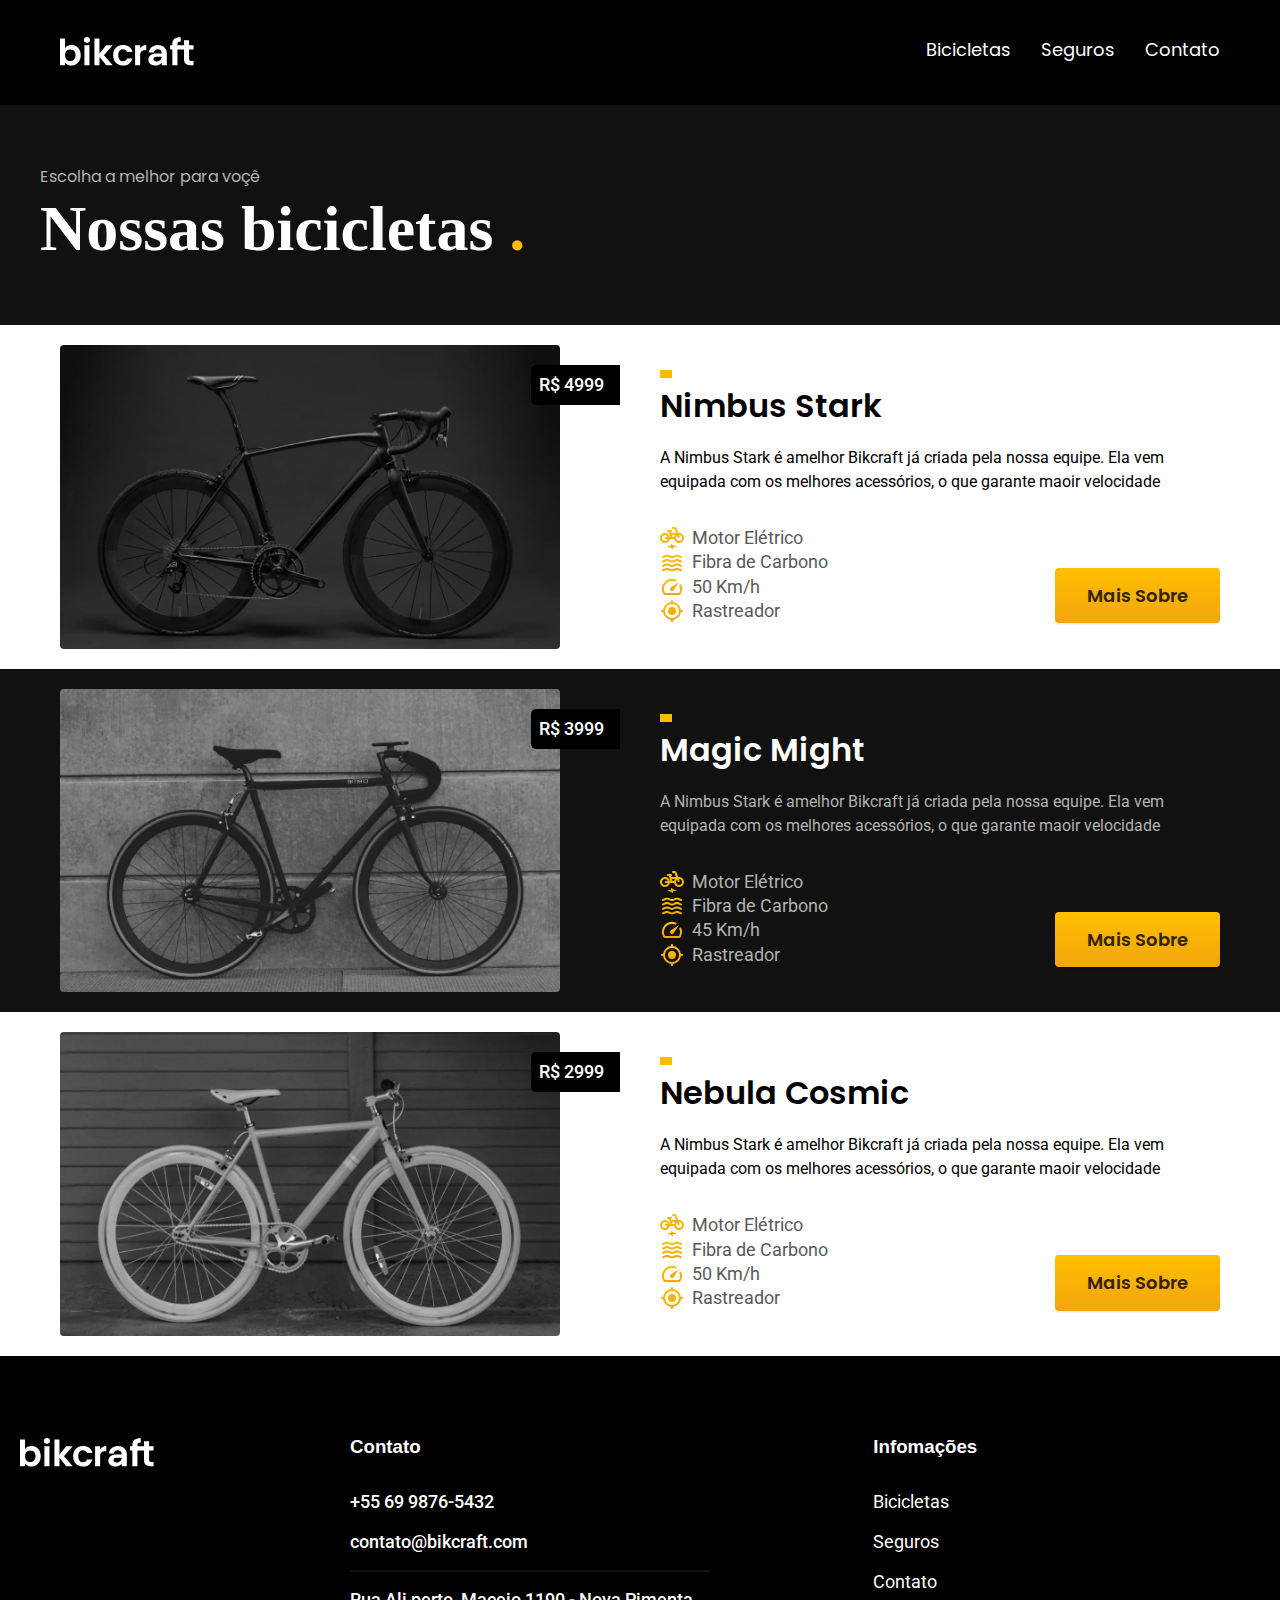
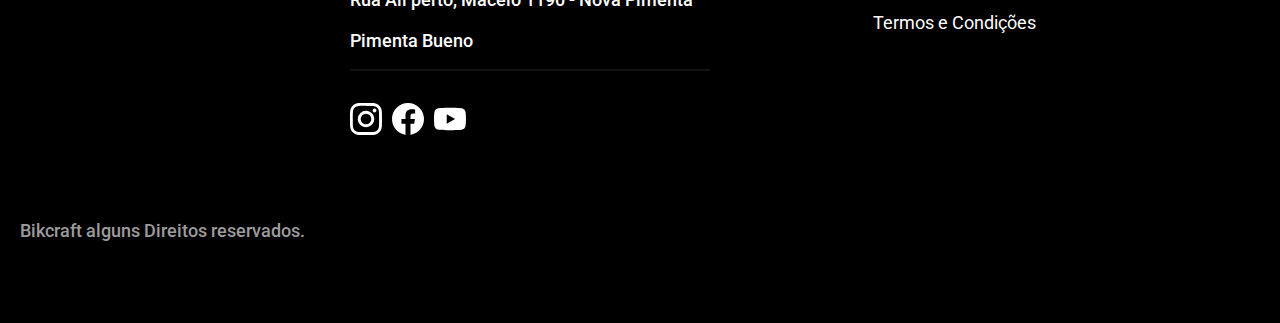
==== bicicletas.html @ cffd657f "bicicletas" ====
<!DOCTYPE html>
<html lang="pt-br">

<head>
  <meta charset="UTF-8">
  <meta http-equiv="X-UA-Compatible" content="IE=edge">
  <meta name="viewport" content="width=device-width, initial-scale=1.0">
  <title>Bicicletas</title>
  <link rel="shortcut icon" href="favicon.svg" type="svg">
  <link rel="stylesheet" href="./css/style.css">
  <link rel="preconnect" href="https://fonts.googleapis.com">
  <link rel="preconnect" href="https://fonts.gstatic.com" crossorigin>
  <link href="https://fonts.googleapis.com/css2?family=Poppins:wght@400;600&family=Roboto:wght@400;500&display=swap" rel="stylesheet">
  <meta name="description" content="Bicicletas elétricas de alta precisão e qualidade,  feitas sob medida para o cliente. Explore o mundo na sua velocidade com a Bikcraft.">
</head>

<body id="bicicletas">
  <header class="header-bg">
    <div class="header">
      <a href="./">
        <img src="./img/bikcraft.svg" alt="Bikcraft">
      </a><!--header-->
      <!---------------------------------------------------------------------->
      <nav aria-label="primaria"><!--serve para indicar a pessoas cegas que ira ultilizar leitor de tela-->

        <ul class="header-menu">
          <li><a href="#">Bicicletas</a></li>
          <li><a href="./seguros.html">Seguros</a></li>
          <li><a href="./contato.html">Contato</a></li>
        </ul><!--header menu-->
      </nav>
    </div>
    <section>
      <h2></h2>
    </section>

  </header>
  <!------------------------------------------------------------------->

  <main>
    <div class="titulo-bg">
      <div class="titulo-conteiner font-2-s cor11">

        <p class="font-2-l-b cor5">Escolha a melhor para voçê</p>
        <h1 class="font-1xxl cor0">Nossas bicicletas <span class="cor-p1">.</span></h1>
      </div>
    </div>

    <div>
      <div class="bicicletas-conteiner">
        <div class="bicicletas-imagem">
          <img src="./img/bicicletas/nimbus.jpg" alt="bicileta preta">
          <span class="font-2-m cor0">R$ 4999</span>
        </div>
        <div class="bicicletas-conteudo">
          <h2 class="font-1-xl">Nimbus Stark</h2>
          <p class="font-2-s cor">A Nimbus Stark é amelhor Bikcraft já criada pela nossa equipe. Ela vem equipada com os melhores acessórios, o que garante maoir velocidade</p>
          <ul class="font-1-m cor8">
            <li><img src="./img/icones/eletrica.svg" alt="">
              Motor Elétrico
            </li>
            <li><img src="./img/icones/carbono.svg" alt="">
              Fibra de Carbono
            </li>
            <li><img src="./img/icones/velocidade.svg" alt="">
              50 Km/h
            </li>
            <li><img src="./img/icones/rastreador.svg" alt="">
              Rastreador
            </li>
          </ul>
          <a class="botao" href="./bicicletas/nimbus.html">Mais Sobre</a>
        </div>

      </div>
    </div>
    <div class="bicicleta-bg">
      <div class="bicicletas-conteiner">
        <div class="bicicletas-imagem">
          <img src="./img/bicicletas/magic.jpg" alt="bicileta preta">
          <span class="font-2-m  cor0">R$ 3999</span>
        </div>
        <div class="bicicletas-conteudo">
          <h2 class="font-1-xl cor0">Magic Might</h2>
          <p class="font-2-s cor5">A Nimbus Stark é amelhor Bikcraft já criada pela nossa equipe. Ela vem equipada com os melhores acessórios, o que garante maoir velocidade</p>
          <ul class="font-1-m cor5">
            <li><img src="./img/icones/eletrica.svg" alt="">
              Motor Elétrico
            </li>
            <li><img src="./img/icones/carbono.svg" alt="">
              Fibra de Carbono
            </li>
            <li><img src="./img/icones/velocidade.svg" alt="">
              45 Km/h
            </li>
            <li><img src="./img/icones/rastreador.svg" alt="">
              Rastreador
            </li>
          </ul>
          <a class="botao" href="./bicicletas/magic.html">Mais Sobre</a>
        </div>

      </div>
    </div>
    <div>
      <div class="bicicletas-conteiner">
        <div class="bicicletas-imagem">
          <img src="./img/bicicletas/nebula.jpg" alt="bicileta preta">
          <span class="font-2-m cor0">R$ 2999</span>
        </div>

        <div class="bicicletas-conteudo">
          <h2 class="font-1-xl">Nebula Cosmic</h2>
          <p class="font-2-s cor">A Nimbus Stark é amelhor Bikcraft já criada pela nossa equipe. Ela vem equipada com os melhores acessórios, o que garante maoir velocidade</p>
          <ul class="font-1-m cor8">
            <li><img src="./img/icones/eletrica.svg" alt="">
              Motor Elétrico
            </li>
            <li><img src="./img/icones/carbono.svg" alt="">
              Fibra de Carbono
            </li>
            <li><img src="./img/icones/velocidade.svg" alt="">
              50 Km/h
            </li>
            <li><img src="./img/icones/rastreador.svg" alt="">
              Rastreador
            </li>
          </ul>
          <a class="botao" href="./bicicletas/nebula.html">Mais Sobre</a>
        </div>

      </div>
    </div>


  </main>




  <!------------------------------------------FOOTER-------------------->
  <footer class="footer-bg">
    <div class="footer">
      <div class="footer-img">
        <img src="./img/bikcraft.svg" alt="Bikcraft">
      </div>


      <div class="footer-contato">
        <h3 class="font-2-l-b cor0">Contato</h3>
        <ul class="font-2-m cor0">
          <li><a href="tel:+556998765432">+55 69 9876-5432</a></li>
          <li><a href="mailto:contato@bikcraft.com">contato@bikcraft.com</a></li>
          <li>Rua Ali perto, Maceio 1190 - Nova Pimenta</li>
          <li>Pimenta Bueno</li>
        </ul>
        <div class="footer-redes">
          <a href="./">
            <img src="./img/redes/instagram.svg" alt="Instagram">
          </a>
          <a href="./">
            <img src="./img/redes/facebook.svg" alt="facebook">
          </a>
          <a href="./">
            <img src="./img/redes/youtube.svg" alt="Youtube">
          </a>
        </div>

      </div>
      <div class="footer-informacoes">
        <h3 class="font-2-l-b cor0">Infomações</h3>
        <nav>
          <ul class="font-1-m cor5">
            <ul>
              <li><a href="./bicicletas/.html">Bicicletas</a></li>
              <li><a href="./seguros.html">Seguros</a></li>
              <li><a href="./contato.html">Contato</a></li>
              <li><a href="./termos.html">Termos e Condições</a></li>
            </ul>
          </ul>
        </nav>
      </div>
      <p class="footer-copy font-2-m cor6">Bikcraft alguns Direitos reservados.</p>
    </div>
  </footer>


  </article>

</body>

</html>
---- css/style.css ----
@import url("https://fonts.googleapis.com/css2?family=Merriweather:ital,wght@1,900&display=swap");

@import "../global/global.css";
@import "../global/header.css";
@import "../utilidades/cores.css";

@import "../global/header.css";
@import "../global/footer.css";

/*Utilidades*/
@import "../utilidades/componentes.css";
@import "../utilidades/tipografia.css";

/* Home*/
@import "../home/introducao.css";
@import "../home/tecnologia.css";
@import "../home/parceiros.css";

/*Bicicletas*/
@import "../bicicletas/bicicletas-lista.css";
@import "../bicicletas/bicicletas.css";

/*depoimentos*/
@import "../home/depoimento.css";

/*seguros*/
@import "../seguros/seguros.css";

/*Termos*/
@import "../termos/termos.css";
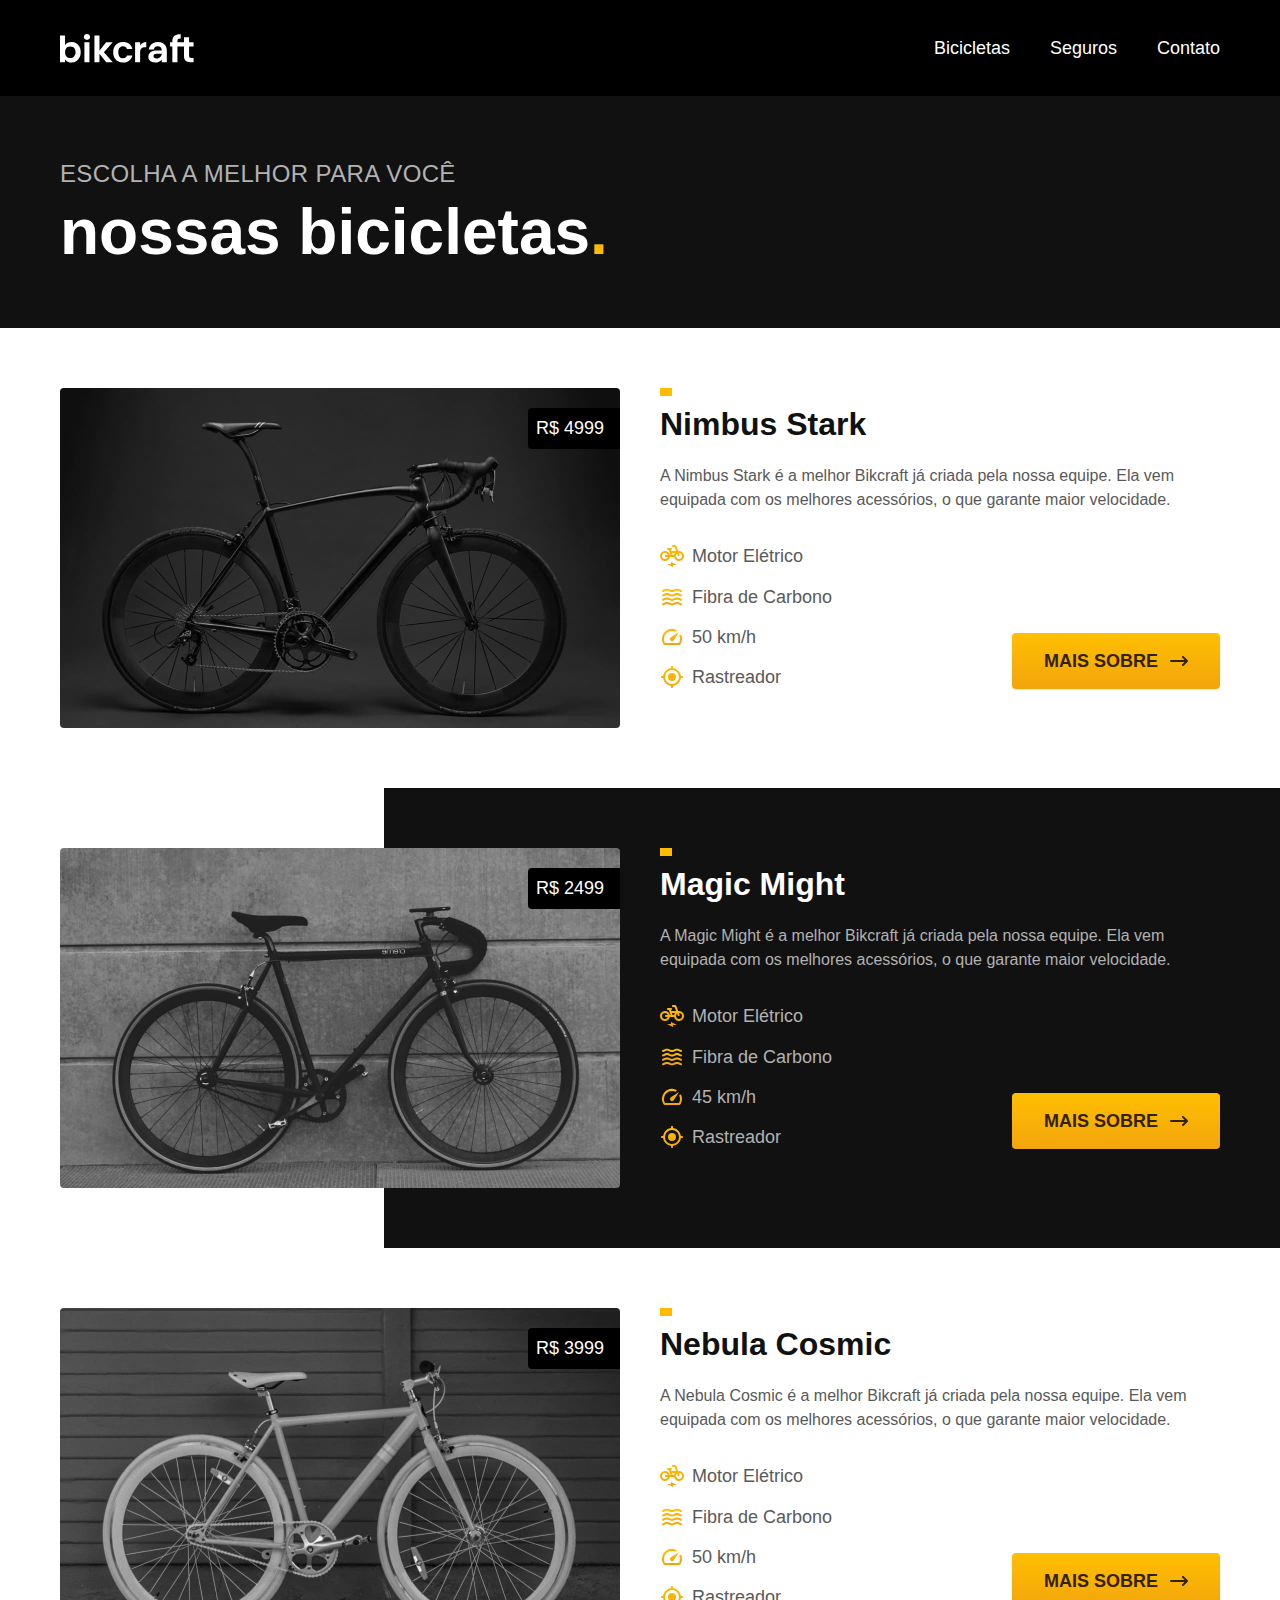
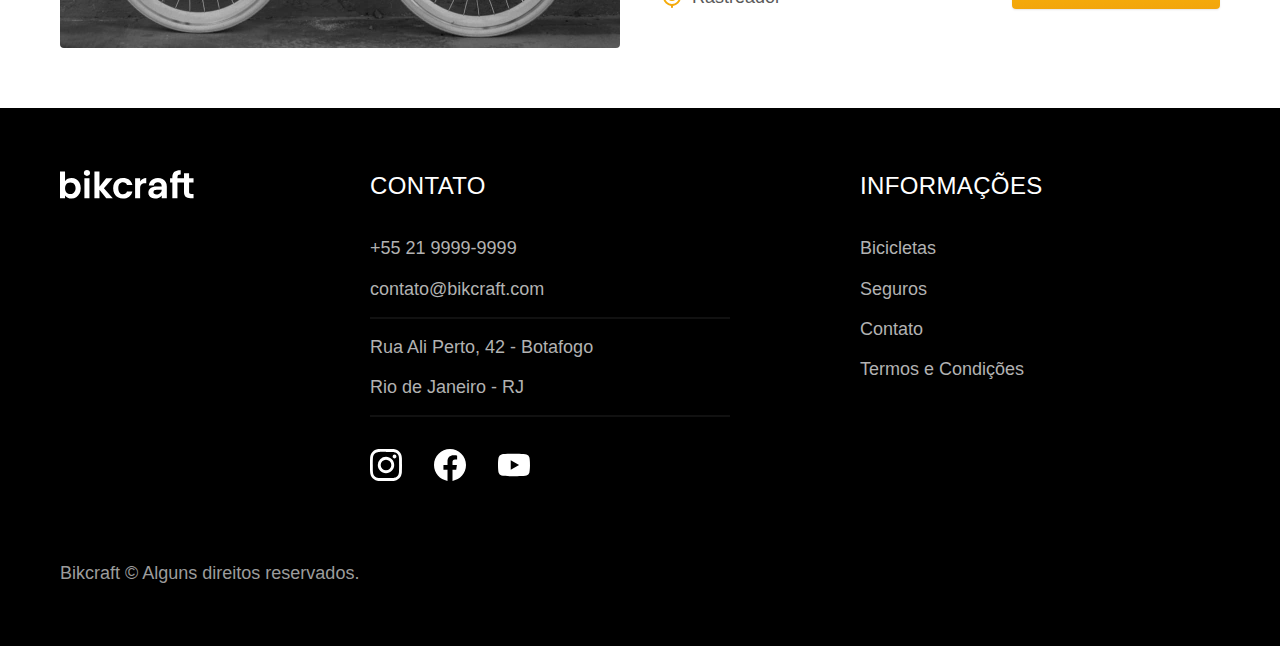
==== commit 87c7a560: "organização do projeto" ====
--- a/bicicletas.html
+++ b/bicicletas.html
@@ -1,192 +1,172 @@
-<!DOCTYPE html>
-<html lang="pt-br">
-
-<head>
-  <meta charset="UTF-8">
-  <meta http-equiv="X-UA-Compatible" content="IE=edge">
-  <meta name="viewport" content="width=device-width, initial-scale=1.0">
-  <title>Bicicletas</title>
-  <link rel="shortcut icon" href="favicon.svg" type="svg">
-  <link rel="stylesheet" href="./css/style.css">
-  <link rel="preconnect" href="https://fonts.googleapis.com">
-  <link rel="preconnect" href="https://fonts.gstatic.com" crossorigin>
-  <link href="https://fonts.googleapis.com/css2?family=Poppins:wght@400;600&family=Roboto:wght@400;500&display=swap" rel="stylesheet">
-  <meta name="description" content="Bicicletas elétricas de alta precisão e qualidade,  feitas sob medida para o cliente. Explore o mundo na sua velocidade com a Bikcraft.">
-</head>
-
-<body id="bicicletas">
-  <header class="header-bg">
-    <div class="header">
-      <a href="./">
-        <img src="./img/bikcraft.svg" alt="Bikcraft">
-      </a><!--header-->
-      <!---------------------------------------------------------------------->
-      <nav aria-label="primaria"><!--serve para indicar a pessoas cegas que ira ultilizar leitor de tela-->
-
-        <ul class="header-menu">
-          <li><a href="#">Bicicletas</a></li>
-          <li><a href="./seguros.html">Seguros</a></li>
-          <li><a href="./contato.html">Contato</a></li>
-        </ul><!--header menu-->
-      </nav>
-    </div>
-    <section>
-      <h2></h2>
-    </section>
-
-  </header>
-  <!------------------------------------------------------------------->
-
-  <main>
-    <div class="titulo-bg">
-      <div class="titulo-conteiner font-2-s cor11">
-
-        <p class="font-2-l-b cor5">Escolha a melhor para voçê</p>
-        <h1 class="font-1xxl cor0">Nossas bicicletas <span class="cor-p1">.</span></h1>
-      </div>
-    </div>
-
-    <div>
-      <div class="bicicletas-conteiner">
-        <div class="bicicletas-imagem">
-          <img src="./img/bicicletas/nimbus.jpg" alt="bicileta preta">
-          <span class="font-2-m cor0">R$ 4999</span>
-        </div>
-        <div class="bicicletas-conteudo">
-          <h2 class="font-1-xl">Nimbus Stark</h2>
-          <p class="font-2-s cor">A Nimbus Stark é amelhor Bikcraft já criada pela nossa equipe. Ela vem equipada com os melhores acessórios, o que garante maoir velocidade</p>
-          <ul class="font-1-m cor8">
-            <li><img src="./img/icones/eletrica.svg" alt="">
-              Motor Elétrico
-            </li>
-            <li><img src="./img/icones/carbono.svg" alt="">
-              Fibra de Carbono
-            </li>
-            <li><img src="./img/icones/velocidade.svg" alt="">
-              50 Km/h
-            </li>
-            <li><img src="./img/icones/rastreador.svg" alt="">
-              Rastreador
-            </li>
-          </ul>
-          <a class="botao" href="./bicicletas/nimbus.html">Mais Sobre</a>
-        </div>
-
-      </div>
-    </div>
-    <div class="bicicleta-bg">
-      <div class="bicicletas-conteiner">
-        <div class="bicicletas-imagem">
-          <img src="./img/bicicletas/magic.jpg" alt="bicileta preta">
-          <span class="font-2-m  cor0">R$ 3999</span>
-        </div>
-        <div class="bicicletas-conteudo">
-          <h2 class="font-1-xl cor0">Magic Might</h2>
-          <p class="font-2-s cor5">A Nimbus Stark é amelhor Bikcraft já criada pela nossa equipe. Ela vem equipada com os melhores acessórios, o que garante maoir velocidade</p>
-          <ul class="font-1-m cor5">
-            <li><img src="./img/icones/eletrica.svg" alt="">
-              Motor Elétrico
-            </li>
-            <li><img src="./img/icones/carbono.svg" alt="">
-              Fibra de Carbono
-            </li>
-            <li><img src="./img/icones/velocidade.svg" alt="">
-              45 Km/h
-            </li>
-            <li><img src="./img/icones/rastreador.svg" alt="">
-              Rastreador
-            </li>
-          </ul>
-          <a class="botao" href="./bicicletas/magic.html">Mais Sobre</a>
-        </div>
-
-      </div>
-    </div>
-    <div>
-      <div class="bicicletas-conteiner">
-        <div class="bicicletas-imagem">
-          <img src="./img/bicicletas/nebula.jpg" alt="bicileta preta">
-          <span class="font-2-m cor0">R$ 2999</span>
-        </div>
-
-        <div class="bicicletas-conteudo">
-          <h2 class="font-1-xl">Nebula Cosmic</h2>
-          <p class="font-2-s cor">A Nimbus Stark é amelhor Bikcraft já criada pela nossa equipe. Ela vem equipada com os melhores acessórios, o que garante maoir velocidade</p>
-          <ul class="font-1-m cor8">
-            <li><img src="./img/icones/eletrica.svg" alt="">
-              Motor Elétrico
-            </li>
-            <li><img src="./img/icones/carbono.svg" alt="">
-              Fibra de Carbono
-            </li>
-            <li><img src="./img/icones/velocidade.svg" alt="">
-              50 Km/h
-            </li>
-            <li><img src="./img/icones/rastreador.svg" alt="">
-              Rastreador
-            </li>
-          </ul>
-          <a class="botao" href="./bicicletas/nebula.html">Mais Sobre</a>
-        </div>
-
-      </div>
-    </div>
-
-
-  </main>
-
-
-
-
-  <!------------------------------------------FOOTER-------------------->
-  <footer class="footer-bg">
-    <div class="footer">
-      <div class="footer-img">
-        <img src="./img/bikcraft.svg" alt="Bikcraft">
-      </div>
-
-
-      <div class="footer-contato">
-        <h3 class="font-2-l-b cor0">Contato</h3>
-        <ul class="font-2-m cor0">
-          <li><a href="tel:+556998765432">+55 69 9876-5432</a></li>
-          <li><a href="mailto:contato@bikcraft.com">contato@bikcraft.com</a></li>
-          <li>Rua Ali perto, Maceio 1190 - Nova Pimenta</li>
-          <li>Pimenta Bueno</li>
-        </ul>
-        <div class="footer-redes">
-          <a href="./">
-            <img src="./img/redes/instagram.svg" alt="Instagram">
-          </a>
-          <a href="./">
-            <img src="./img/redes/facebook.svg" alt="facebook">
-          </a>
-          <a href="./">
-            <img src="./img/redes/youtube.svg" alt="Youtube">
-          </a>
-        </div>
-
-      </div>
-      <div class="footer-informacoes">
-        <h3 class="font-2-l-b cor0">Infomações</h3>
-        <nav>
-          <ul class="font-1-m cor5">
-            <ul>
-              <li><a href="./bicicletas/.html">Bicicletas</a></li>
-              <li><a href="./seguros.html">Seguros</a></li>
-              <li><a href="./contato.html">Contato</a></li>
-              <li><a href="./termos.html">Termos e Condições</a></li>
-            </ul>
-          </ul>
-        </nav>
-      </div>
-      <p class="footer-copy font-2-m cor6">Bikcraft alguns Direitos reservados.</p>
-    </div>
-  </footer>
-
-
-  </article>
-
-</body>
-
+<!DOCTYPE html>
+<html lang="pt-br">
+
+<head>
+  <meta charset="UTF-8">
+  <meta name="viewport" content="width=device-width, initial-scale=1.0">
+
+  <title>Bicicletas | Bikcraft</title>
+  <meta name="description" content="Bicicletas">
+
+  <link rel="stylesheet" href="./css/style.css">
+</head>
+
+<body id="bicicletas">
+  <header class="header-bg">
+    <div class="header container">
+      <a href="./">
+        <img src="./img/bikcraft.svg" alt="Bikcraft">
+      </a>
+
+      <nav aria-label="primaria">
+        <ul class="header-menu font-1-m cor-0">
+          <li><a href="./bicicletas.html">Bicicletas</a></li>
+          <li><a href="./seguros.html">Seguros</a></li>
+          <li><a href="./contato.html">Contato</a></li>
+        </ul>
+      </nav>
+    </div>
+  </header>
+
+  <main>
+    <div class="titulo-bg">
+      <div class="titulo container">
+        <p class="font-2-l-b cor-5">Escolha a melhor para você</p>
+        <h1 class="font-1-xxl cor-0">nossas bicicletas<span class="cor-p1">.</span></h1>
+      </div>
+    </div>
+
+    <div class="bicicletas container">
+      <div class="bicicletas-imagem">
+        <img src="./img/bicicletas/nimbus.jpg" alt="Bicicleta preta">
+        <span class="font-2-m cor-0">R$ 4999</span>
+      </div>
+      <div class="bicicletas-conteudo">
+        <h2 class="font-1-xl">Nimbus Stark</h2>
+        <p class="font-2-s cor-8">A Nimbus Stark é a melhor Bikcraft já criada pela nossa equipe. Ela vem equipada com os melhores acessórios, o que garante maior velocidade.</p>
+        <ul class="font-1-m cor-8">
+          <li>
+            <img src="./img/icones/eletrica.svg" alt="">
+            Motor Elétrico
+          </li>
+          <li>
+            <img src="./img/icones/carbono.svg" alt="">
+            Fibra de Carbono
+          </li>
+          <li>
+            <img src="./img/icones/velocidade.svg" alt="">
+            50 km/h
+          </li>
+          <li>
+            <img src="./img/icones/rastreador.svg" alt="">
+            Rastreador
+          </li>
+        </ul>
+        <a class="botao seta" href="./bicicletas/nimbus.html">Mais Sobre</a>
+      </div>
+    </div>
+
+    <div class="bicicletas-bg">
+      <div class="bicicletas container">
+        <div class="bicicletas-imagem">
+          <img src="./img/bicicletas/magic.jpg" alt="Bicicleta preta">
+          <span class="font-2-m cor-0">R$ 2499</span>
+        </div>
+        <div class="bicicletas-conteudo">
+          <h2 class="font-1-xl cor-0">Magic Might</h2>
+          <p class="font-2-s cor-5">A Magic Might é a melhor Bikcraft já criada pela nossa equipe. Ela vem equipada com os melhores acessórios, o que garante maior velocidade.</p>
+          <ul class="font-1-m cor-5">
+            <li>
+              <img src="./img/icones/eletrica.svg" alt="">
+              Motor Elétrico
+            </li>
+            <li>
+              <img src="./img/icones/carbono.svg" alt="">
+              Fibra de Carbono
+            </li>
+            <li>
+              <img src="./img/icones/velocidade.svg" alt="">
+              45 km/h
+            </li>
+            <li>
+              <img src="./img/icones/rastreador.svg" alt="">
+              Rastreador
+            </li>
+          </ul>
+          <a class="botao seta" href="./bicicletas/magic.html">Mais Sobre</a>
+        </div>
+      </div>
+    </div>
+
+    <div class="bicicletas container">
+      <div class="bicicletas-imagem">
+        <img src="./img/bicicletas/nebula.jpg" alt="Bicicleta preta">
+        <span class="font-2-m cor-0">R$ 3999</span>
+      </div>
+      <div class="bicicletas-conteudo">
+        <h2 class="font-1-xl">Nebula Cosmic</h2>
+        <p class="font-2-s cor-8">A Nebula Cosmic é a melhor Bikcraft já criada pela nossa equipe. Ela vem equipada com os melhores acessórios, o que garante maior velocidade.</p>
+        <ul class="font-1-m cor-8">
+          <li>
+            <img src="./img/icones/eletrica.svg" alt="">
+            Motor Elétrico
+          </li>
+          <li>
+            <img src="./img/icones/carbono.svg" alt="">
+            Fibra de Carbono
+          </li>
+          <li>
+            <img src="./img/icones/velocidade.svg" alt="">
+            50 km/h
+          </li>
+          <li>
+            <img src="./img/icones/rastreador.svg" alt="">
+            Rastreador
+          </li>
+        </ul>
+        <a class="botao seta" href="./bicicletas/nebula.html">Mais Sobre</a>
+      </div>
+    </div>
+
+  </main>
+
+  <footer class="footer-bg">
+    <div class="footer container">
+      <img src="./img/bikcraft.svg" alt="Bikcraft">
+      <div class="footer-contato">
+        <h3 class="font-2-l-b cor-0">Contato</h3>
+        <ul class="font-2-m cor-5">
+          <li><a href="tel:+552199999999">+55 21 9999-9999</a></li>
+          <li><a href="mailto:contato@bikcraft.com">contato@bikcraft.com</a></li>
+          <li>Rua Ali Perto, 42 - Botafogo</li>
+          <li>Rio de Janeiro - RJ</li>
+        </ul>
+        <div class="footer-redes">
+          <a href="./">
+            <img src="./img/redes/instagram.svg" alt="Instagram">
+          </a>
+          <a href="./">
+            <img src="./img/redes/facebook.svg" alt="Facebook">
+          </a>
+          <a href="./">
+            <img src="./img/redes/youtube.svg" alt="Youtube">
+          </a>
+        </div>
+      </div>
+      <div class="footer-informacoes">
+        <h3 class="font-2-l-b cor-0">Informações</h3>
+        <nav>
+          <ul class="font-1-m cor-5">
+            <li><a href="./bicicletas.html">Bicicletas</a></li>
+            <li><a href="./seguros.html">Seguros</a></li>
+            <li><a href="./contato.html">Contato</a></li>
+            <li><a href="./termos.html">Termos e Condições</a></li>
+          </ul>
+        </nav>
+      </div>
+      <p class="footer-copy font-2-m cor-6">Bikcraft © Alguns direitos reservados.</p>
+    </div>
+  </footer>
+</body>
+
 </html>--- a/css/style.css
+++ b/css/style.css
@@ -1,30 +1,30 @@
-@import url("https://fonts.googleapis.com/css2?family=Merriweather:ital,wght@1,900&display=swap");
-
-@import "../global/global.css";
-@import "../global/header.css";
-@import "../utilidades/cores.css";
-
-@import "../global/header.css";
-@import "../global/footer.css";
-
-/*Utilidades*/
-@import "../utilidades/componentes.css";
-@import "../utilidades/tipografia.css";
-
-/* Home*/
-@import "../home/introducao.css";
-@import "../home/tecnologia.css";
-@import "../home/parceiros.css";
-
-/*Bicicletas*/
-@import "../bicicletas/bicicletas-lista.css";
-@import "../bicicletas/bicicletas.css";
-
-/*depoimentos*/
-@import "../home/depoimento.css";
-
-/*seguros*/
-@import "../seguros/seguros.css";
-
-/*Termos*/
-@import "../termos/termos.css";
+@import "./global/global.css";
+@import "./utilidades/tipografia.css";
+@import "./utilidades/cores.css";
+
+@import "./global/header.css";
+@import "./global/footer.css";
+
+/* Utilidades */
+@import "./utilidades/componentes.css";
+
+/* Home */
+@import "./home/introducao.css";
+@import "./home/tecnologia.css";
+@import "./home/parceiros.css";
+@import "./home/depoimento.css";
+
+/* Bicicletas */
+@import "./bicicletas/bicicletas-lista.css";
+@import "./bicicletas/bicicletas.css";
+
+/* Bicicleta */
+@import "./bicicleta/bicicleta.css";
+
+/* Seguros */
+@import "./seguros/seguros.css";
+@import "./seguros/vantagens.css";
+@import "./seguros/perguntas.css";
+
+/* Termos */
+@import "./termos/termos.css";
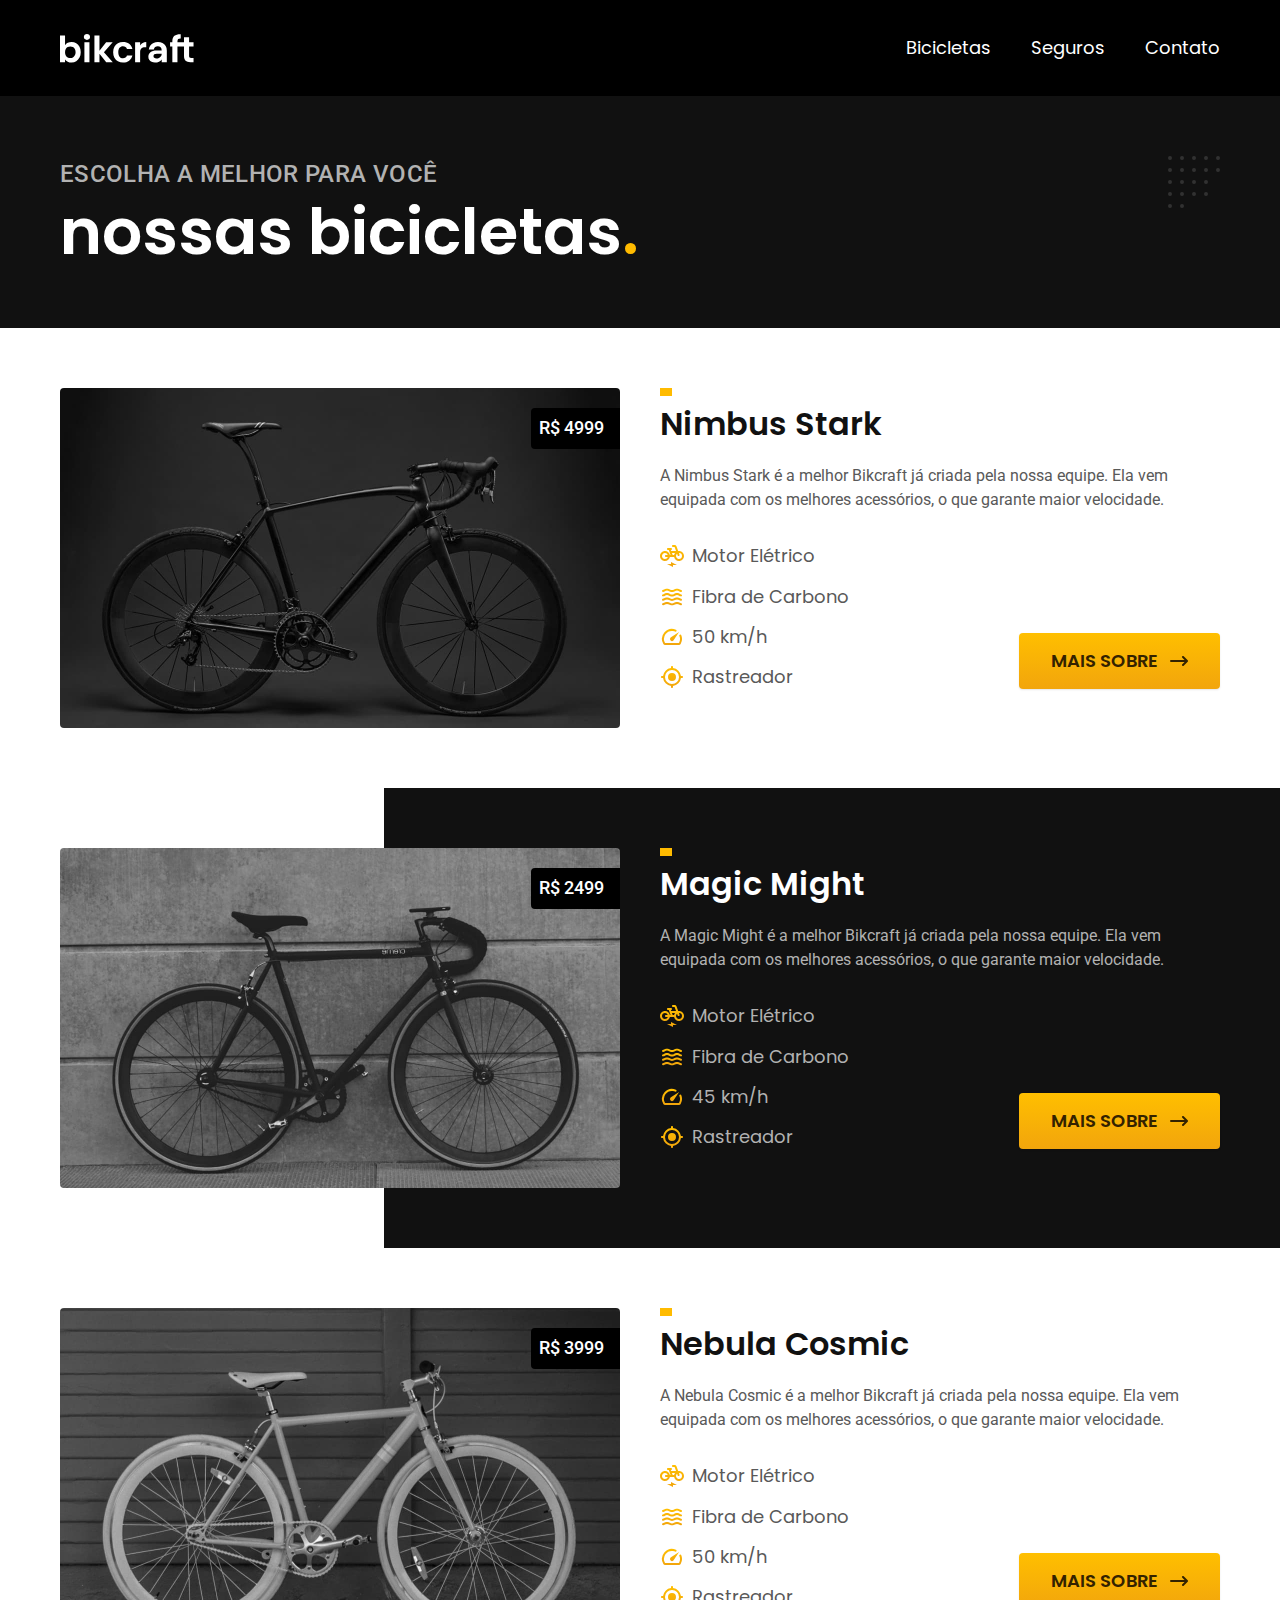
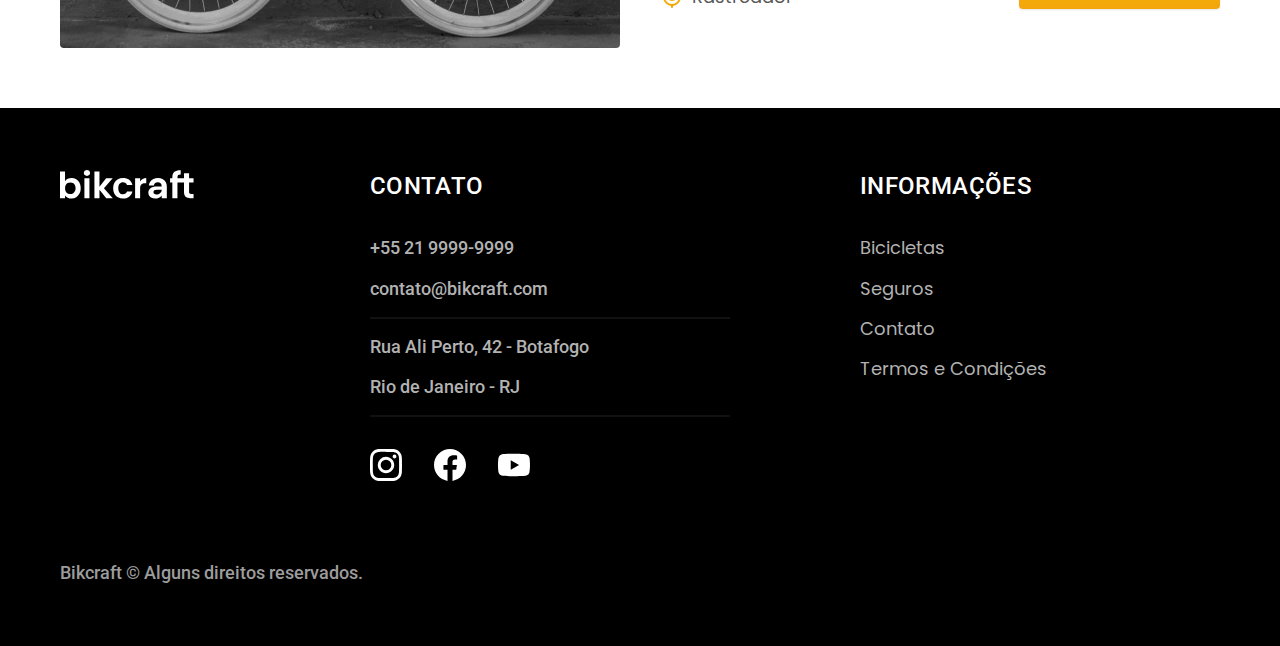
==== commit 832e5a1d: "final" ====
--- a/bicicletas.html
+++ b/bicicletas.html
@@ -8,6 +8,7 @@
   <title>Bicicletas | Bikcraft</title>
   <meta name="description" content="Bicicletas">
 
+  <link rel="preload" href="./css/style.css" as="style">
   <link rel="stylesheet" href="./css/style.css">
 </head>
 
@@ -159,7 +160,7 @@
           <ul class="font-1-m cor-5">
             <li><a href="./bicicletas.html">Bicicletas</a></li>
             <li><a href="./seguros.html">Seguros</a></li>
-            <li><a href="./contato.html">Contato</a></li>
+            <li><a href="./contatos.html">Contato</a></li>
             <li><a href="./termos.html">Termos e Condições</a></li>
           </ul>
         </nav>
--- a/css/style.css
+++ b/css/style.css
@@ -7,6 +7,7 @@
 
 /* Utilidades */
 @import "./utilidades/componentes.css";
+@import "./utilidades/formulario.css";
 
 /* Home */
 @import "./home/introducao.css";
@@ -20,11 +21,19 @@
 
 /* Bicicleta */
 @import "./bicicleta/bicicleta.css";
+@import "./bicicleta/seguro.css";
 
 /* Seguros */
 @import "./seguros/seguros.css";
 @import "./seguros/vantagens.css";
 @import "./seguros/perguntas.css";
 
+/* Contato */
+@import "./contato/contato.css";
+@import "./contato/lojas.css";
+
+/* Orcamento */
+@import "./orcamento/orcamento.css";
+
 /* Termos */
 @import "./termos/termos.css";
--- a/css/style.css
+++ b/css/style.css
@@ -7,6 +7,7 @@
 
 /* Utilidades */
 @import "./utilidades/componentes.css";
+@import "./utilidades/formulario.css";
 
 /* Home */
 @import "./home/introducao.css";
@@ -20,11 +21,19 @@
 
 /* Bicicleta */
 @import "./bicicleta/bicicleta.css";
+@import "./bicicleta/seguro.css";
 
 /* Seguros */
 @import "./seguros/seguros.css";
 @import "./seguros/vantagens.css";
 @import "./seguros/perguntas.css";
 
+/* Contato */
+@import "./contato/contato.css";
+@import "./contato/lojas.css";
+
+/* Orcamento */
+@import "./orcamento/orcamento.css";
+
 /* Termos */
 @import "./termos/termos.css";
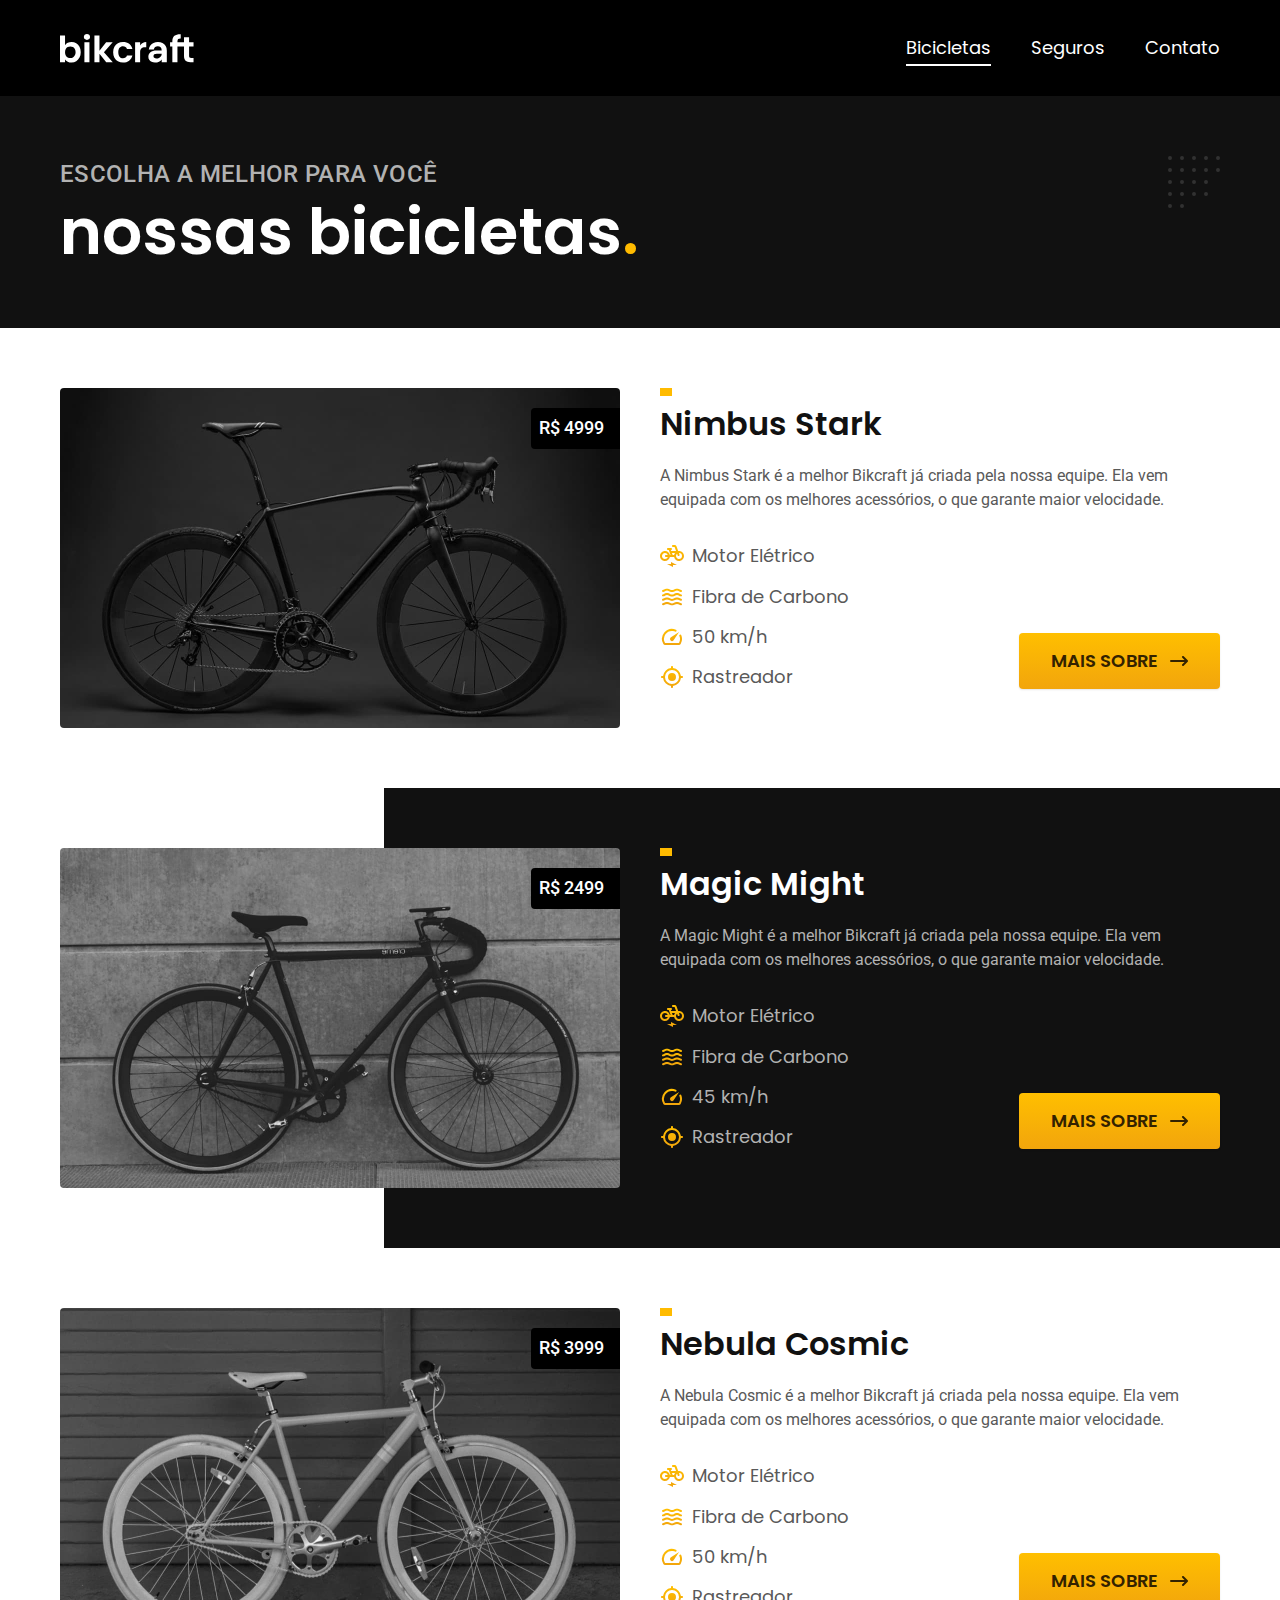
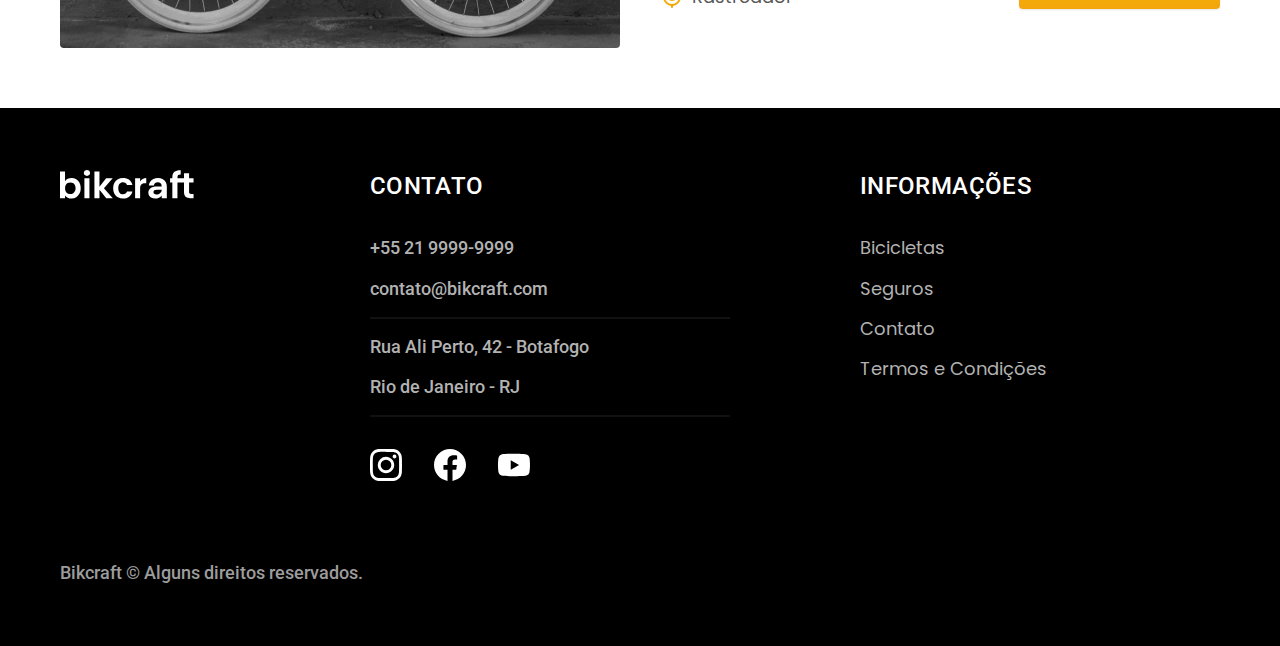
==== commit ec9d8795: "adicionando java script" ====
--- a/bicicletas.html
+++ b/bicicletas.html
@@ -168,6 +168,7 @@
       <p class="footer-copy font-2-m cor-6">Bikcraft © Alguns direitos reservados.</p>
     </div>
   </footer>
+  <script src="./js/script.js"></script>
 </body>
 
 </html>